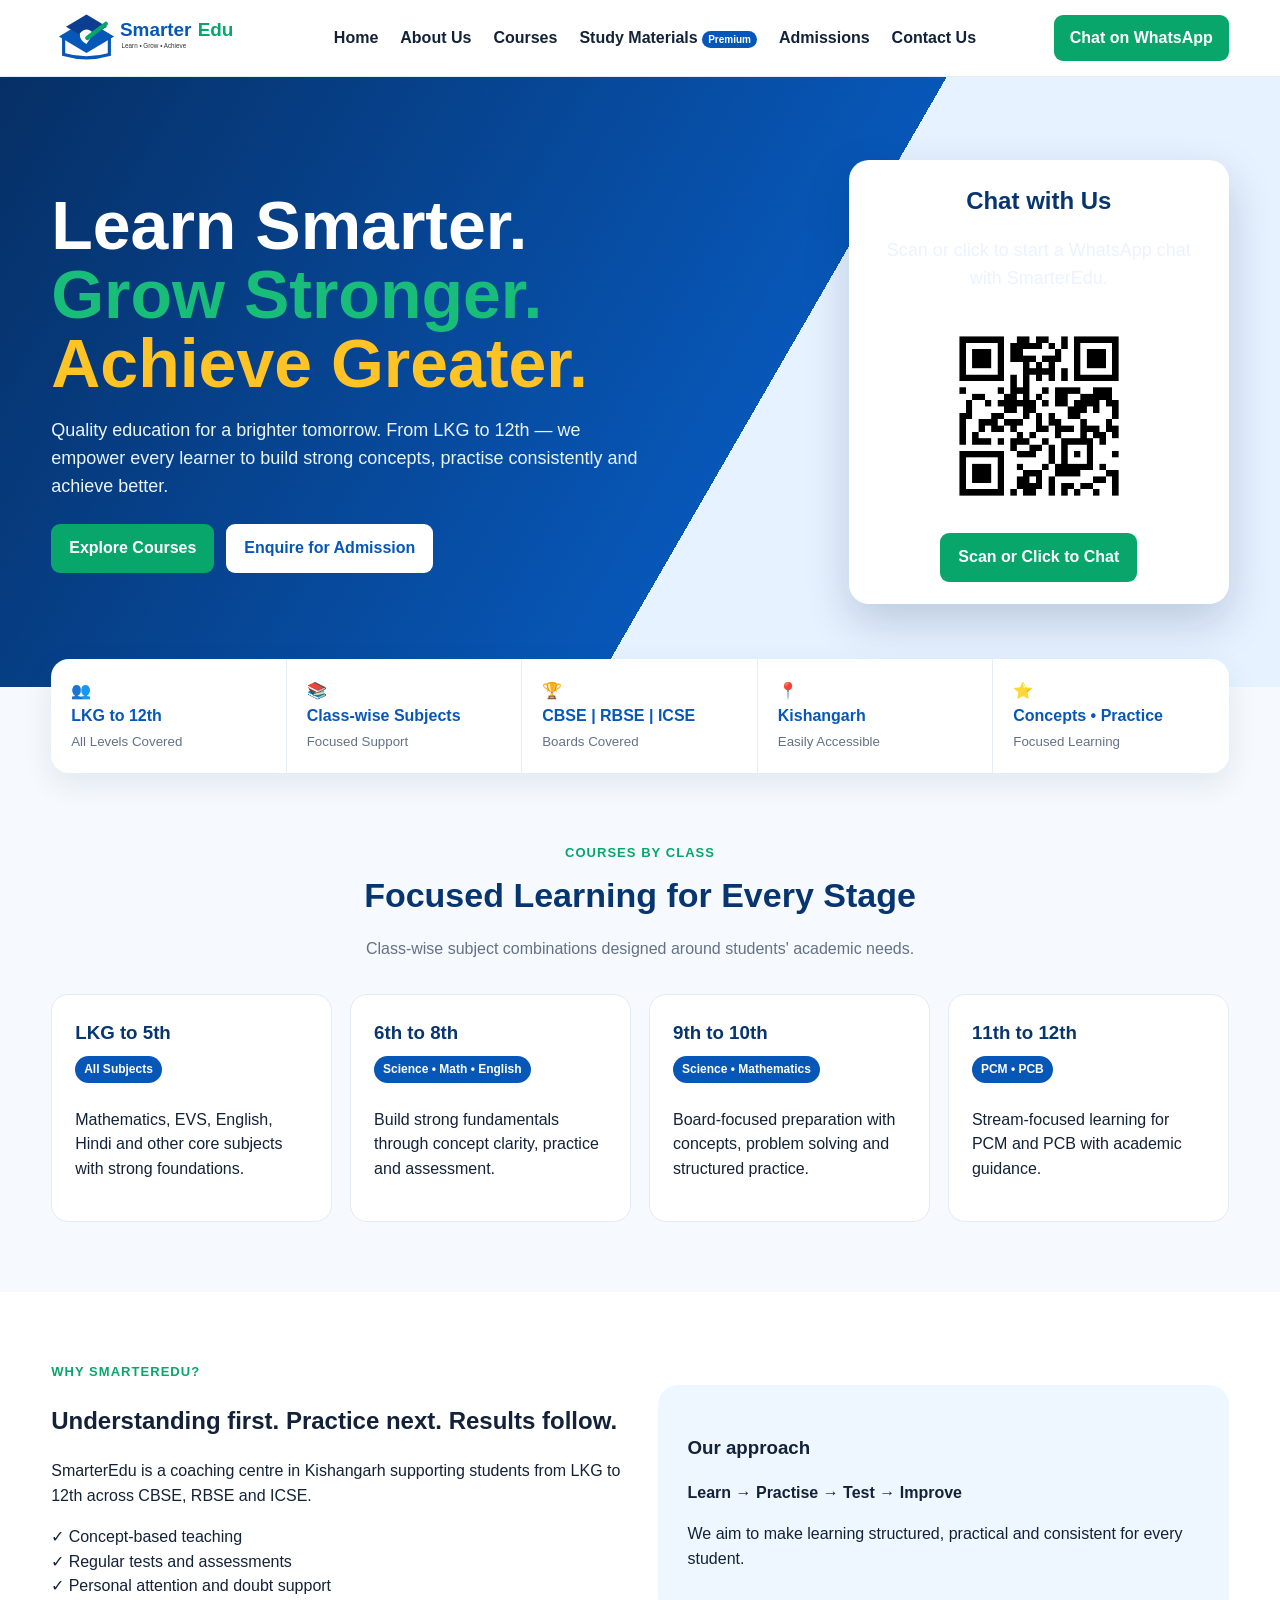
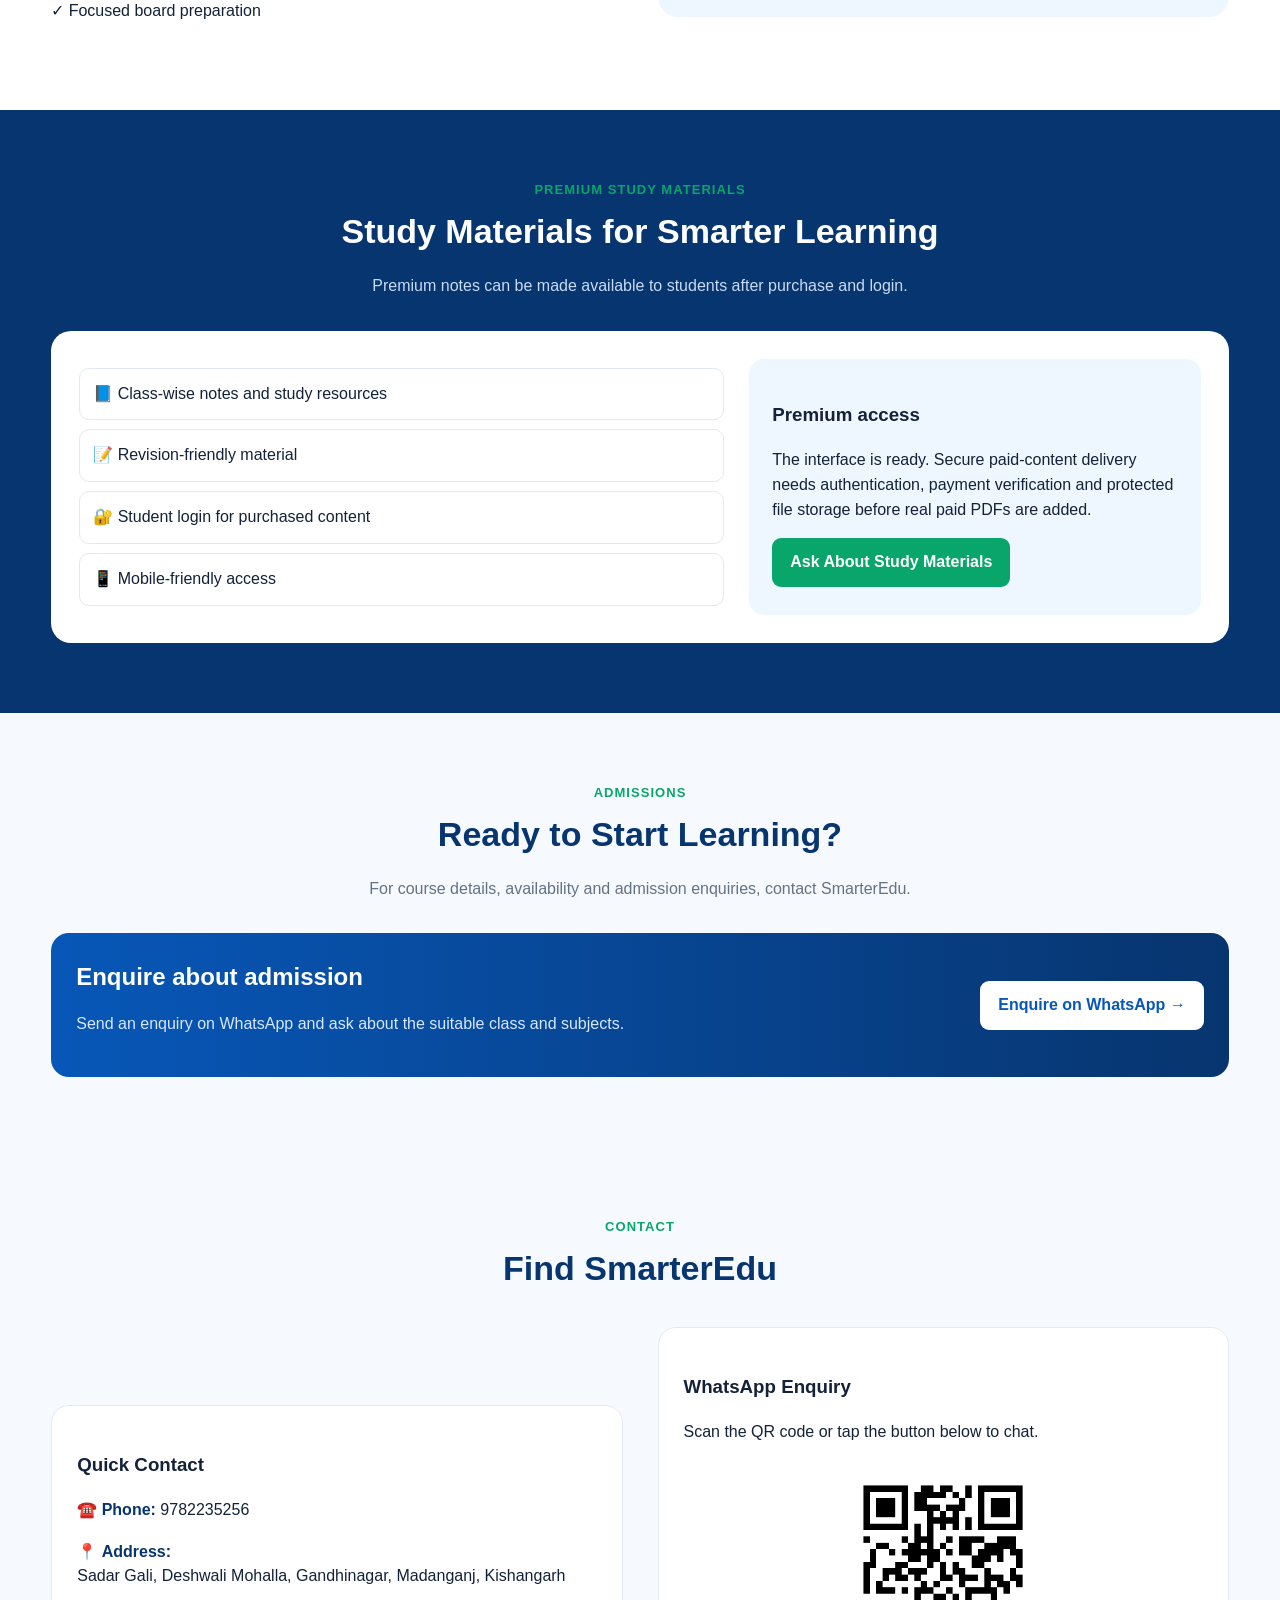
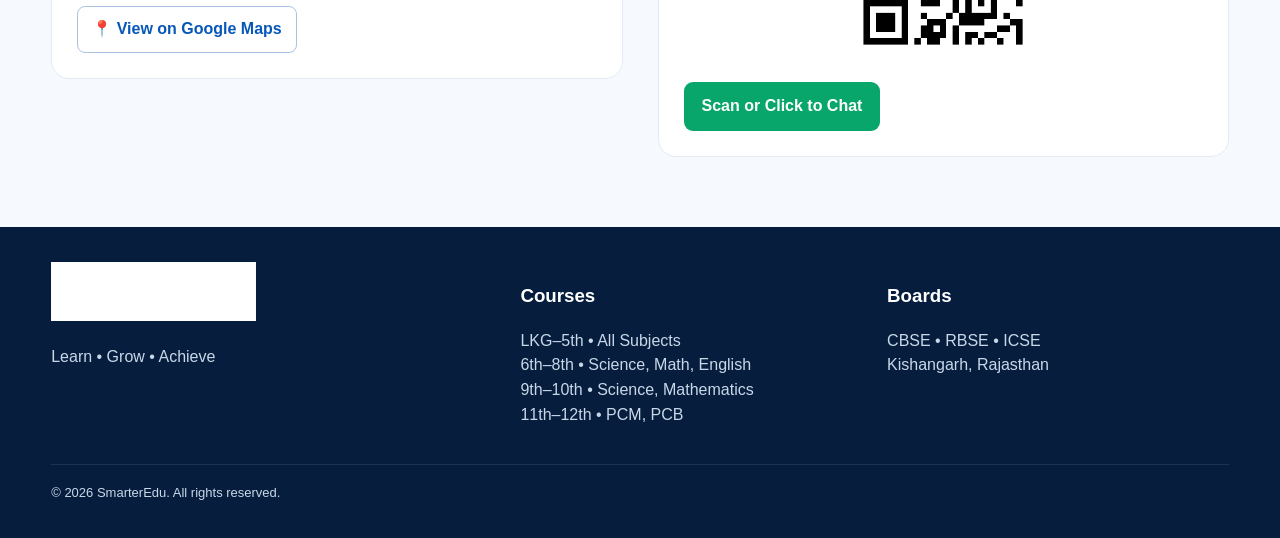
==== index.html @ f9c2835f "Add files via upload" ====
<!doctype html><html lang="en"><head><meta charset="utf-8"><meta name="viewport" content="width=device-width,initial-scale=1"><meta name="description" content="SmarterEdu coaching centre in Kishangarh for LKG to 12th. CBSE, RBSE and ICSE."><title>SmarterEdu | Learn • Grow • Achieve</title><link rel="stylesheet" href="style.css"><script src="config.js"></script></head><body>
<header><div class="container nav"><a class="brand" href="#home"><img src="logo.svg" alt="SmarterEdu"></a><nav class="navlinks"><a href="#home">Home</a><a href="#about">About Us</a><a href="#courses">Courses</a><a href="#materials">Study Materials <span class="pill">Premium</span></a><a href="#admissions">Admissions</a><a href="#contact">Contact Us</a></nav><a class="wa" data-whatsapp target="_blank">Chat on WhatsApp</a><button class="menu">☰</button></div></header>
<main id="home"><section class="hero"><div class="container hero-grid"><div><h1><span class="white">Learn Smarter.</span><br><span class="green">Grow Stronger.</span><br><span class="gold">Achieve Greater.</span></h1><p>Quality education for a brighter tomorrow. From LKG to 12th — we empower every learner to build strong concepts, practise consistently and achieve better.</p><div class="buttons"><a class="btn primary" href="#courses">Explore Courses</a><a class="btn light" href="#admissions">Enquire for Admission</a></div></div><div class="qr-card"><h2>Chat with Us</h2><p>Scan or click to start a WhatsApp chat with SmarterEdu.</p><a data-whatsapp target="_blank"><img class="qr" src="whatsapp-qr.png" alt="WhatsApp QR code"></a><a class="btn primary" data-whatsapp target="_blank">Scan or Click to Chat</a></div></div></section>
<div class="container stats"><div class="stats-grid"><div class="stat">👥<b>LKG to 12th</b><small>All Levels Covered</small></div><div class="stat">📚<b>Class-wise Subjects</b><small>Focused Support</small></div><div class="stat">🏆<b>CBSE | RBSE | ICSE</b><small>Boards Covered</small></div><div class="stat">📍<b>Kishangarh</b><small>Easily Accessible</small></div><div class="stat">⭐<b>Concepts • Practice</b><small>Focused Learning</small></div></div></div>
<section id="courses"><div class="container"><div class="head"><div class="eyebrow">Courses by Class</div><h2>Focused Learning for Every Stage</h2><p>Class-wise subject combinations designed around students' academic needs.</p></div><div class="cards"><article class="card"><h3>LKG to 5th</h3><span class="tag">All Subjects</span><p>Mathematics, EVS, English, Hindi and other core subjects with strong foundations.</p></article><article class="card"><h3>6th to 8th</h3><span class="tag">Science • Math • English</span><p>Build strong fundamentals through concept clarity, practice and assessment.</p></article><article class="card"><h3>9th to 10th</h3><span class="tag">Science • Mathematics</span><p>Board-focused preparation with concepts, problem solving and structured practice.</p></article><article class="card"><h3>11th to 12th</h3><span class="tag">PCM • PCB</span><p>Stream-focused learning for PCM and PCB with academic guidance.</p></article></div></div></section>
<section class="about" id="about"><div class="container about-grid"><div><div class="eyebrow">Why SmarterEdu?</div><h2>Understanding first. Practice next. Results follow.</h2><p>SmarterEdu is a coaching centre in Kishangarh supporting students from LKG to 12th across CBSE, RBSE and ICSE.</p><p>✓ Concept-based teaching<br>✓ Regular tests and assessments<br>✓ Personal attention and doubt support<br>✓ Focused board preparation</p></div><div class="about-box"><h3>Our approach</h3><p><b>Learn → Practise → Test → Improve</b></p><p>We aim to make learning structured, practical and consistent for every student.</p></div></div></section>
<section class="premium" id="materials"><div class="container"><div class="head"><div class="eyebrow">Premium Study Materials</div><h2>Study Materials for Smarter Learning</h2><p>Premium notes can be made available to students after purchase and login.</p></div><div class="premium-box"><div><div class="item">📘 Class-wise notes and study resources</div><div class="item">📝 Revision-friendly material</div><div class="item">🔐 Student login for purchased content</div><div class="item">📱 Mobile-friendly access</div></div><div class="loginbox"><h3>Premium access</h3><p>The interface is ready. Secure paid-content delivery needs authentication, payment verification and protected file storage before real paid PDFs are added.</p><a class="btn primary" href="#contact">Ask About Study Materials</a></div></div></div></section>
<section id="admissions"><div class="container"><div class="head"><div class="eyebrow">Admissions</div><h2>Ready to Start Learning?</h2><p>For course details, availability and admission enquiries, contact SmarterEdu.</p></div><div class="admission"><div><h2>Enquire about admission</h2><p>Send an enquiry on WhatsApp and ask about the suitable class and subjects.</p></div><a class="btn light" data-whatsapp target="_blank">Enquire on WhatsApp →</a></div></div></section>
<section id="contact"><div class="container"><div class="head"><div class="eyebrow">Contact</div><h2>Find SmarterEdu</h2></div><div class="contact-grid"><div class="contact-card"><h3>Quick Contact</h3><div class="contact-row">☎️ <b>Phone:</b> <span data-phone></span></div><div class="contact-row">📍 <b>Address:</b><br><span data-address></span></div><a class="map" data-maps target="_blank">📍 View on Google Maps</a></div><div class="contact-card"><h3>WhatsApp Enquiry</h3><p>Scan the QR code or tap the button below to chat.</p><img class="qr" src="whatsapp-qr.png" alt="WhatsApp QR"><a class="btn primary" data-whatsapp target="_blank">Scan or Click to Chat</a></div></div></div></section></main>
<footer><div class="container"><div class="footer-grid"><div><img class="footer-logo" src="logo.svg" alt="SmarterEdu"><p>Learn • Grow • Achieve</p></div><div><h3>Courses</h3><p>LKG–5th • All Subjects<br>6th–8th • Science, Math, English<br>9th–10th • Science, Mathematics<br>11th–12th • PCM, PCB</p></div><div><h3>Boards</h3><p>CBSE • RBSE • ICSE<br>Kishangarh, Rajasthan</p></div></div><div class="copy">© 2026 SmarterEdu. All rights reserved.</div></div></footer><script src="script.js"></script></body></html>
---- style.css ----
*{box-sizing:border-box}html{scroll-behavior:smooth}body{margin:0;font-family:Arial,sans-serif;color:#132238;background:#f6f9fd;line-height:1.55}a{text-decoration:none;color:inherit}.container{width:min(1180px,92%);margin:auto}header{position:sticky;top:0;z-index:20;background:#fff;border-bottom:1px solid #e5edf5}.nav{height:76px;display:flex;align-items:center;justify-content:space-between;gap:18px}.brand img{width:205px}.navlinks{display:flex;gap:22px;font-weight:700}.navlinks a:hover{color:#0757b8}.pill{font-size:10px;background:#0757b8;color:#fff;border-radius:10px;padding:3px 6px}.wa{background:#08a66a;color:white;padding:11px 16px;border-radius:9px;font-weight:700}.menu{display:none}.hero{background:linear-gradient(120deg,#062f65 0%,#0757b8 58%,#e6f2ff 58%);color:#fff}.hero-grid{min-height:470px;display:grid;grid-template-columns:1fr 380px;gap:30px;align-items:center}.hero h1{font-size:clamp(42px,6vw,68px);line-height:1.02;margin:0}.white{color:#fff}.green{color:#17bd78}.gold{color:#ffc326}.hero p{font-size:18px;max-width:600px;color:#eaf3ff}.buttons{display:flex;gap:12px;flex-wrap:wrap;margin-top:24px}.btn{display:inline-block;padding:12px 18px;border-radius:9px;font-weight:750}.primary{background:#08a66a;color:#fff}.light{background:#fff;color:#0757b8}.qr-card{background:#fff;color:#132238;border-radius:20px;padding:22px;text-align:center;box-shadow:0 18px 45px #001c4d30}.qr-card h2{color:#07356f;margin:0}.qr{width:210px;max-width:80%;margin:12px auto;display:block}.stats{margin-top:-28px;position:relative}.stats-grid{background:#fff;border-radius:18px;box-shadow:0 10px 30px #153d6d18;display:grid;grid-template-columns:repeat(5,1fr)}.stat{padding:20px;border-right:1px solid #e6edf5}.stat:last-child{border:0}.stat b{display:block;color:#0757b8}.stat small{color:#647286}section{padding:70px 0}.head{text-align:center;max-width:760px;margin:0 auto 32px}.head h2{font-size:34px;color:#07356f;margin:5px 0}.eyebrow{color:#08a66a;font-weight:800;text-transform:uppercase;font-size:13px;letter-spacing:.08em}.head p{color:#647286}.cards{display:grid;grid-template-columns:repeat(4,1fr);gap:18px}.card{padding:23px;border-radius:17px;border:1px solid #e2ebf4;background:#fff}.card h3{color:#07356f;margin:0}.tag{display:inline-block;background:#0757b8;color:#fff;border-radius:99px;padding:4px 9px;font-size:12px;font-weight:700;margin:9px 0}.about{background:#fff}.about-grid,.contact-grid{display:grid;grid-template-columns:1fr 1fr;gap:35px;align-items:center}.about-box{background:#eef7ff;padding:30px;border-radius:20px}.features{display:grid;grid-template-columns:repeat(5,1fr);gap:15px}.feature{background:#fff;padding:18px;border-radius:15px;border:1px solid #e3ebf4}.feature h3{font-size:16px}.feature p{font-size:14px;color:#647286}.premium{background:#07356f;color:#fff}.premium .head h2{color:#fff}.premium .head p{color:#c8dbf3}.premium-box{background:#fff;color:#132238;border-radius:20px;padding:28px;display:grid;grid-template-columns:1fr .7fr;gap:25px}.item{padding:13px;border:1px solid #e1e9f2;border-radius:10px;margin:9px 0}.loginbox{background:#eef7ff;padding:23px;border-radius:15px}.contact-card{background:#fff;border:1px solid #e2ebf4;border-radius:18px;padding:25px}.map{display:inline-block;border:1px solid #a9c3e2;color:#0757b8;padding:10px 14px;border-radius:8px;font-weight:700}.admission{background:linear-gradient(90deg,#0757b8,#07356f);color:#fff;border-radius:18px;padding:25px;display:flex;justify-content:space-between;align-items:center;gap:20px}.admission h2{margin:0}.admission p{color:#d7e8ff}.contact-row{margin:17px 0}.contact-row b{color:#07356f}footer{background:#061d3d;color:#c9d8e9;padding:35px 0}.footer-grid{display:grid;grid-template-columns:1.3fr 1fr 1fr;gap:25px}.footer-logo{width:205px;filter:brightness(0) invert(1)}footer h3{color:#fff}.copy{border-top:1px solid #ffffff18;margin-top:20px;padding-top:18px;font-size:13px}@media(max-width:950px){.navlinks{display:none}.menu{display:block}.nav .wa{display:none}.hero-grid{grid-template-columns:1fr}.cards{grid-template-columns:repeat(2,1fr)}.features{grid-template-columns:repeat(2,1fr)}.stats-grid{grid-template-columns:repeat(2,1fr)}.stat{border-bottom:1px solid #e6edf5}.premium-box,.about-grid,.contact-grid{grid-template-columns:1fr}.footer-grid{grid-template-columns:1fr 1fr}}@media(max-width:600px){.brand img{width:175px}.hero-grid{padding:50px 0}.hero h1{font-size:43px}.cards,.features,.stats-grid{grid-template-columns:1fr}.stat{border-right:0}.admission{display:block}.admission .btn{margin-top:12px}.footer-grid{grid-template-columns:1fr}section{padding:52px 0}}
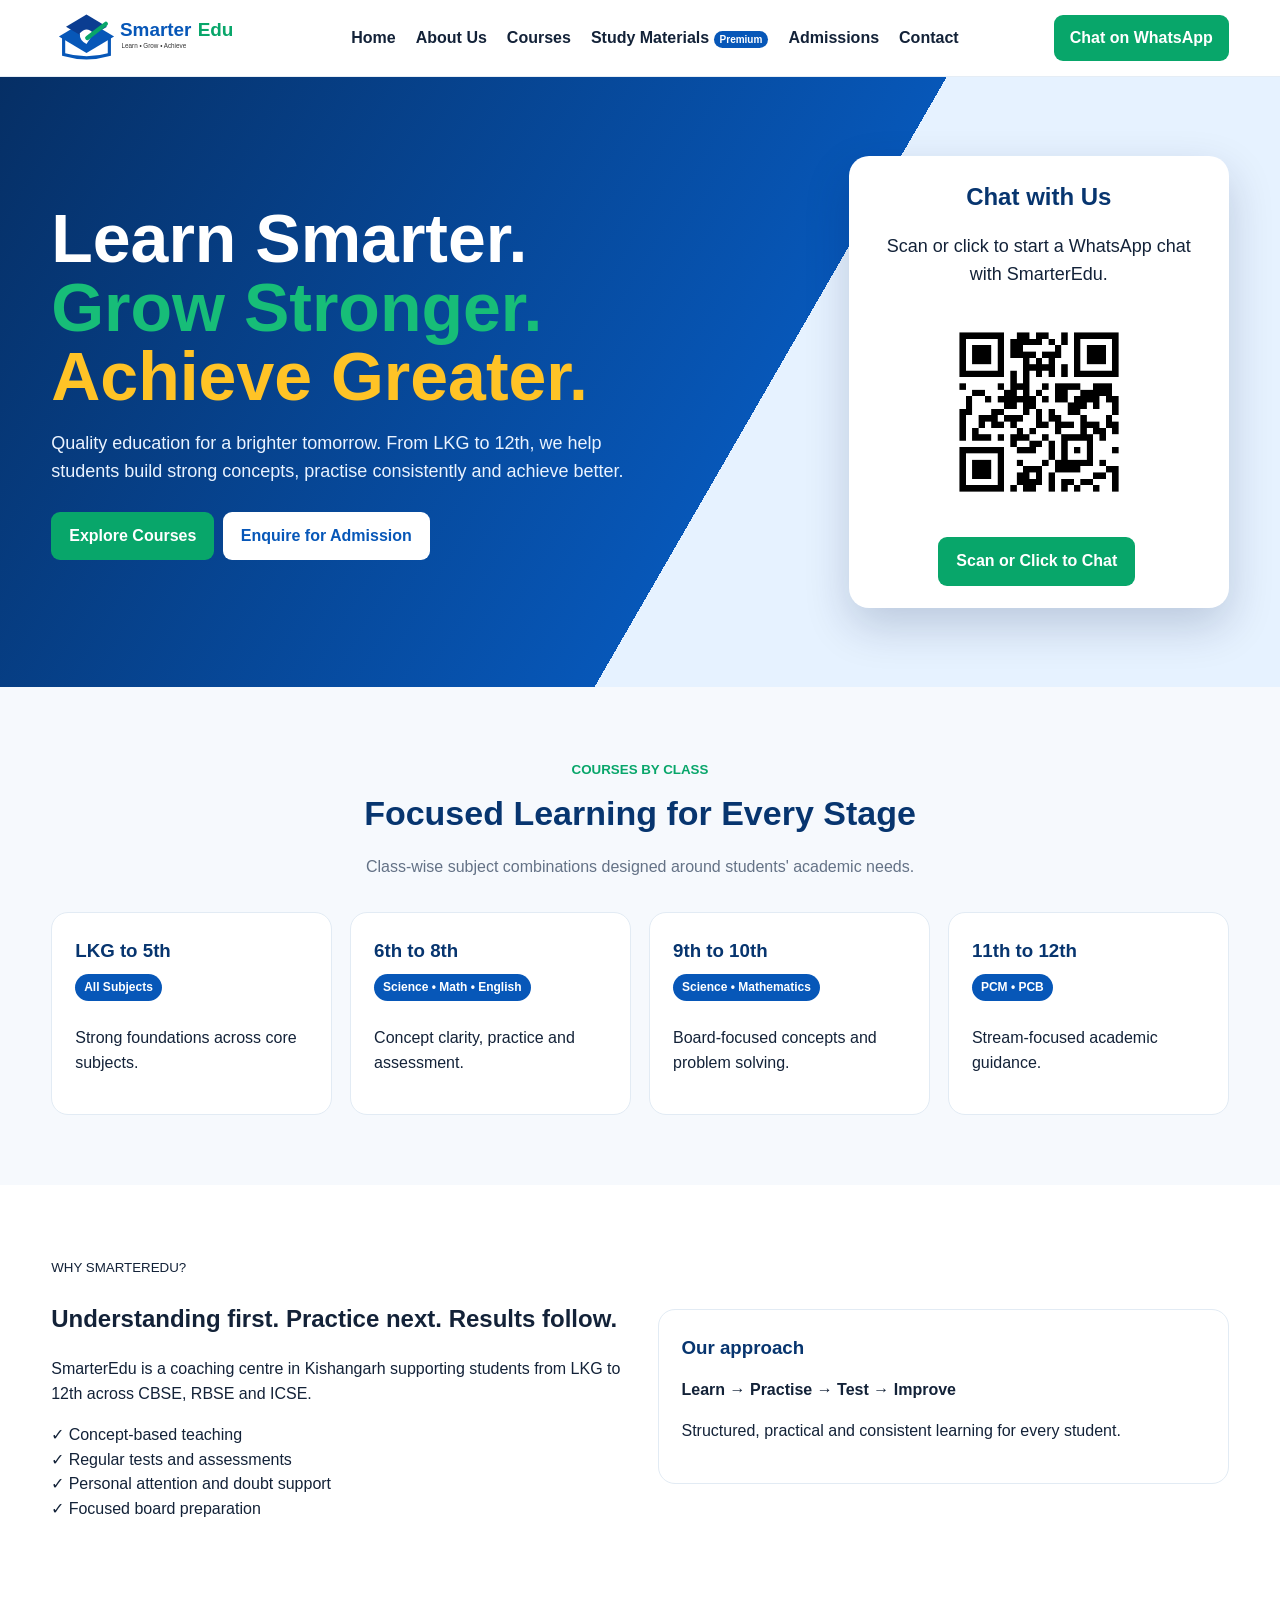
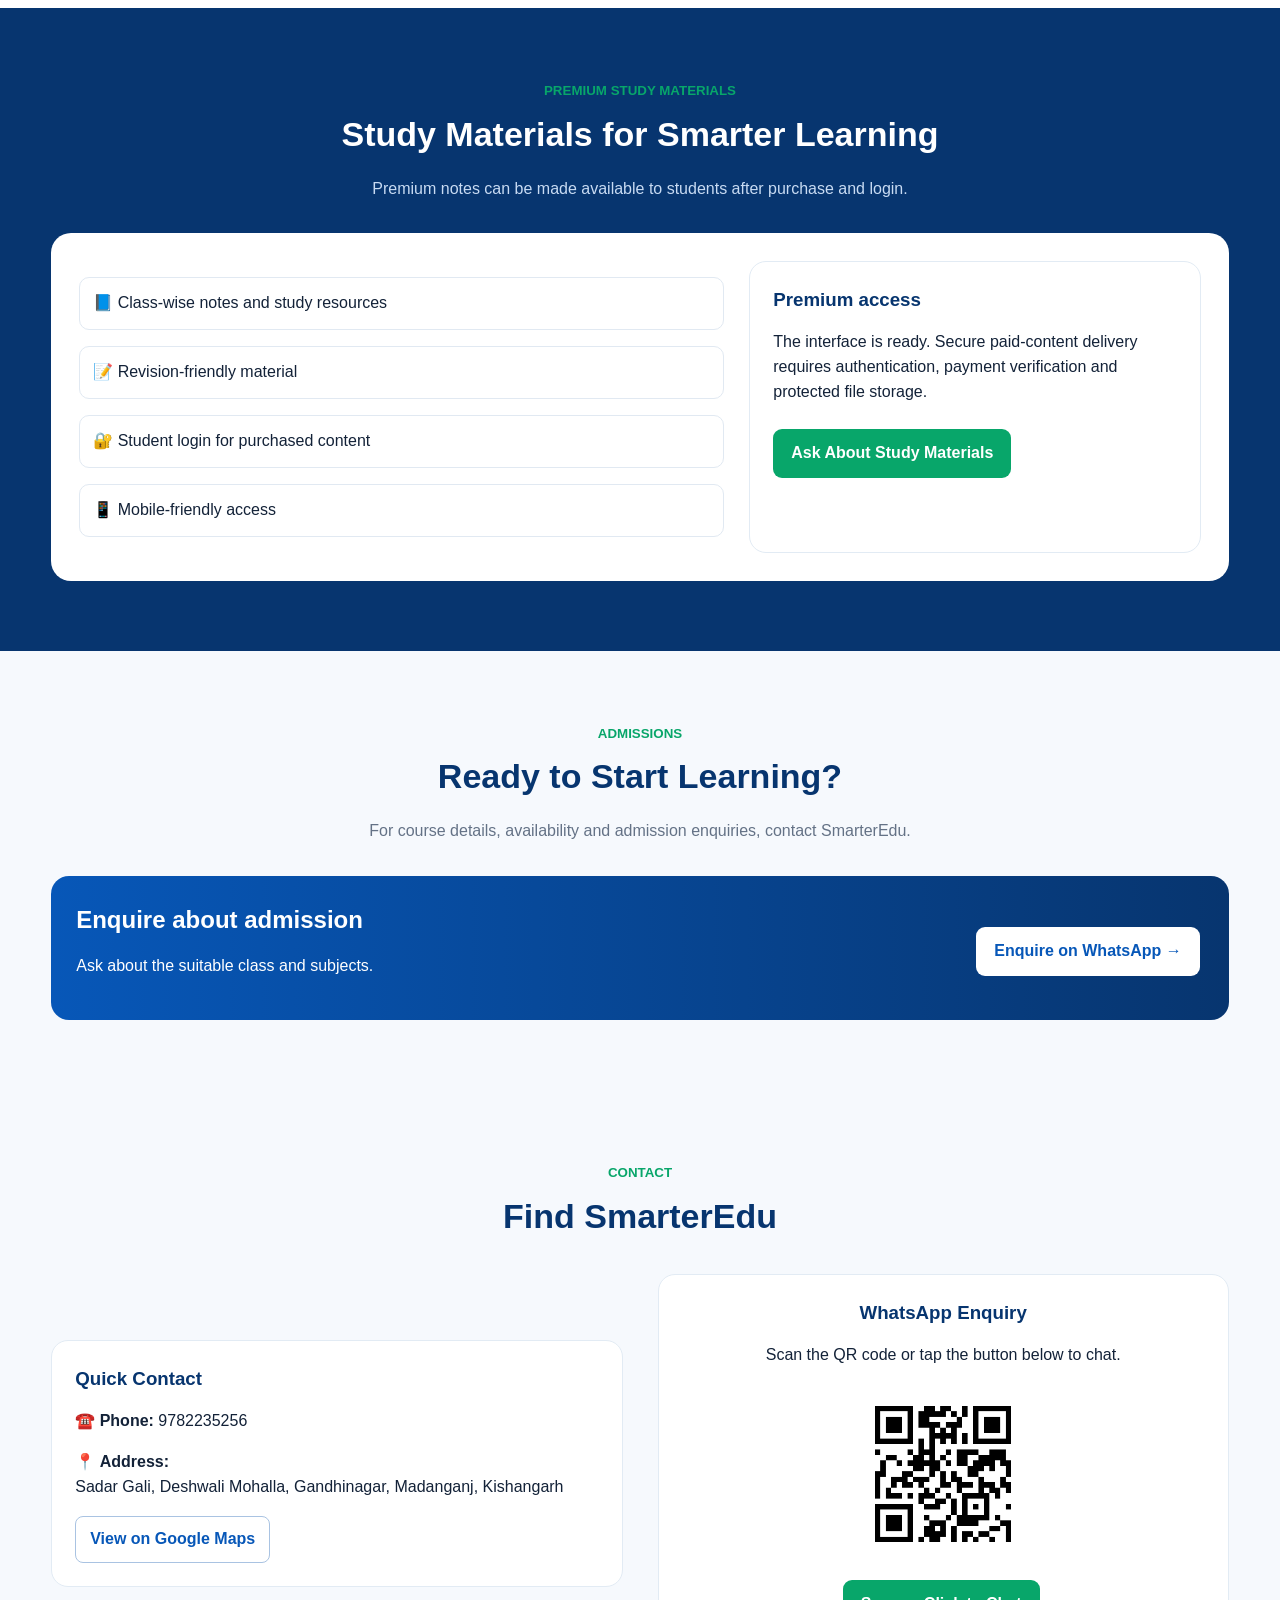
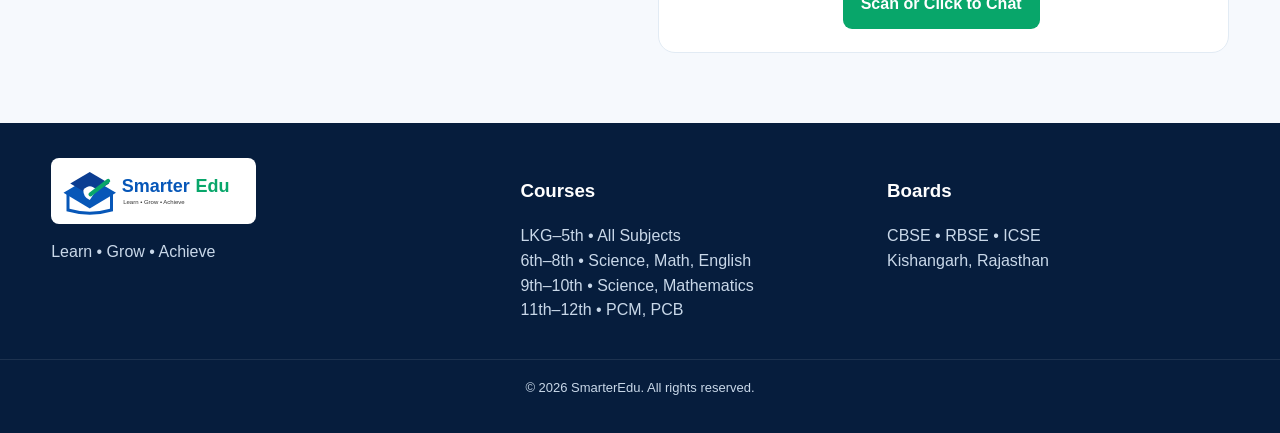
==== commit 29b38e10: "Add files via upload" ====
--- a/index.html
+++ b/index.html
@@ -1,10 +1 @@
-<!doctype html><html lang="en"><head><meta charset="utf-8"><meta name="viewport" content="width=device-width,initial-scale=1"><meta name="description" content="SmarterEdu coaching centre in Kishangarh for LKG to 12th. CBSE, RBSE and ICSE."><title>SmarterEdu | Learn • Grow • Achieve</title><link rel="stylesheet" href="style.css"><script src="config.js"></script></head><body>
-<header><div class="container nav"><a class="brand" href="#home"><img src="logo.svg" alt="SmarterEdu"></a><nav class="navlinks"><a href="#home">Home</a><a href="#about">About Us</a><a href="#courses">Courses</a><a href="#materials">Study Materials <span class="pill">Premium</span></a><a href="#admissions">Admissions</a><a href="#contact">Contact Us</a></nav><a class="wa" data-whatsapp target="_blank">Chat on WhatsApp</a><button class="menu">☰</button></div></header>
-<main id="home"><section class="hero"><div class="container hero-grid"><div><h1><span class="white">Learn Smarter.</span><br><span class="green">Grow Stronger.</span><br><span class="gold">Achieve Greater.</span></h1><p>Quality education for a brighter tomorrow. From LKG to 12th — we empower every learner to build strong concepts, practise consistently and achieve better.</p><div class="buttons"><a class="btn primary" href="#courses">Explore Courses</a><a class="btn light" href="#admissions">Enquire for Admission</a></div></div><div class="qr-card"><h2>Chat with Us</h2><p>Scan or click to start a WhatsApp chat with SmarterEdu.</p><a data-whatsapp target="_blank"><img class="qr" src="whatsapp-qr.png" alt="WhatsApp QR code"></a><a class="btn primary" data-whatsapp target="_blank">Scan or Click to Chat</a></div></div></section>
-<div class="container stats"><div class="stats-grid"><div class="stat">👥<b>LKG to 12th</b><small>All Levels Covered</small></div><div class="stat">📚<b>Class-wise Subjects</b><small>Focused Support</small></div><div class="stat">🏆<b>CBSE | RBSE | ICSE</b><small>Boards Covered</small></div><div class="stat">📍<b>Kishangarh</b><small>Easily Accessible</small></div><div class="stat">⭐<b>Concepts • Practice</b><small>Focused Learning</small></div></div></div>
-<section id="courses"><div class="container"><div class="head"><div class="eyebrow">Courses by Class</div><h2>Focused Learning for Every Stage</h2><p>Class-wise subject combinations designed around students' academic needs.</p></div><div class="cards"><article class="card"><h3>LKG to 5th</h3><span class="tag">All Subjects</span><p>Mathematics, EVS, English, Hindi and other core subjects with strong foundations.</p></article><article class="card"><h3>6th to 8th</h3><span class="tag">Science • Math • English</span><p>Build strong fundamentals through concept clarity, practice and assessment.</p></article><article class="card"><h3>9th to 10th</h3><span class="tag">Science • Mathematics</span><p>Board-focused preparation with concepts, problem solving and structured practice.</p></article><article class="card"><h3>11th to 12th</h3><span class="tag">PCM • PCB</span><p>Stream-focused learning for PCM and PCB with academic guidance.</p></article></div></div></section>
-<section class="about" id="about"><div class="container about-grid"><div><div class="eyebrow">Why SmarterEdu?</div><h2>Understanding first. Practice next. Results follow.</h2><p>SmarterEdu is a coaching centre in Kishangarh supporting students from LKG to 12th across CBSE, RBSE and ICSE.</p><p>✓ Concept-based teaching<br>✓ Regular tests and assessments<br>✓ Personal attention and doubt support<br>✓ Focused board preparation</p></div><div class="about-box"><h3>Our approach</h3><p><b>Learn → Practise → Test → Improve</b></p><p>We aim to make learning structured, practical and consistent for every student.</p></div></div></section>
-<section class="premium" id="materials"><div class="container"><div class="head"><div class="eyebrow">Premium Study Materials</div><h2>Study Materials for Smarter Learning</h2><p>Premium notes can be made available to students after purchase and login.</p></div><div class="premium-box"><div><div class="item">📘 Class-wise notes and study resources</div><div class="item">📝 Revision-friendly material</div><div class="item">🔐 Student login for purchased content</div><div class="item">📱 Mobile-friendly access</div></div><div class="loginbox"><h3>Premium access</h3><p>The interface is ready. Secure paid-content delivery needs authentication, payment verification and protected file storage before real paid PDFs are added.</p><a class="btn primary" href="#contact">Ask About Study Materials</a></div></div></div></section>
-<section id="admissions"><div class="container"><div class="head"><div class="eyebrow">Admissions</div><h2>Ready to Start Learning?</h2><p>For course details, availability and admission enquiries, contact SmarterEdu.</p></div><div class="admission"><div><h2>Enquire about admission</h2><p>Send an enquiry on WhatsApp and ask about the suitable class and subjects.</p></div><a class="btn light" data-whatsapp target="_blank">Enquire on WhatsApp →</a></div></div></section>
-<section id="contact"><div class="container"><div class="head"><div class="eyebrow">Contact</div><h2>Find SmarterEdu</h2></div><div class="contact-grid"><div class="contact-card"><h3>Quick Contact</h3><div class="contact-row">☎️ <b>Phone:</b> <span data-phone></span></div><div class="contact-row">📍 <b>Address:</b><br><span data-address></span></div><a class="map" data-maps target="_blank">📍 View on Google Maps</a></div><div class="contact-card"><h3>WhatsApp Enquiry</h3><p>Scan the QR code or tap the button below to chat.</p><img class="qr" src="whatsapp-qr.png" alt="WhatsApp QR"><a class="btn primary" data-whatsapp target="_blank">Scan or Click to Chat</a></div></div></div></section></main>
-<footer><div class="container"><div class="footer-grid"><div><img class="footer-logo" src="logo.svg" alt="SmarterEdu"><p>Learn • Grow • Achieve</p></div><div><h3>Courses</h3><p>LKG–5th • All Subjects<br>6th–8th • Science, Math, English<br>9th–10th • Science, Mathematics<br>11th–12th • PCM, PCB</p></div><div><h3>Boards</h3><p>CBSE • RBSE • ICSE<br>Kishangarh, Rajasthan</p></div></div><div class="copy">© 2026 SmarterEdu. All rights reserved.</div></div></footer><script src="script.js"></script></body></html>+<!doctype html><html lang="en"><head><meta charset="utf-8"><meta name="viewport" content="width=device-width,initial-scale=1"><title>SmarterEdu | Learn • Grow • Achieve</title><link rel="stylesheet" href="style.css"><script src="config.js"></script></head><body><header><div class="container nav"><a href="#home"><img class="brand" src="logo.svg" alt="SmarterEdu"></a><nav><a href="#home">Home</a><a href="#about">About Us</a><a href="#courses">Courses</a><a href="#materials">Study Materials <b>Premium</b></a><a href="#admissions">Admissions</a><a href="#contact">Contact</a></nav><a class="wa" data-whatsapp target="_blank">Chat on WhatsApp</a></div></header><main id="home"><section class="hero"><div class="container hero-grid"><div><h1><span>Learn Smarter.</span><br><i>Grow Stronger.</i><br><strong>Achieve Greater.</strong></h1><p>Quality education for a brighter tomorrow. From LKG to 12th, we help students build strong concepts, practise consistently and achieve better.</p><a class="btn green" href="#courses">Explore Courses</a> <a class="btn white" href="#admissions">Enquire for Admission</a></div><div class="chat"><h2>Chat with Us</h2><p>Scan or click to start a WhatsApp chat with SmarterEdu.</p><a data-whatsapp target="_blank"><img src="whatsapp-qr.png" alt="WhatsApp QR"></a><a class="btn green" data-whatsapp target="_blank">Scan or Click to Chat</a></div></div></section><section id="courses"><div class="container"><div class="heading"><small>COURSES BY CLASS</small><h2>Focused Learning for Every Stage</h2><p>Class-wise subject combinations designed around students' academic needs.</p></div><div class="cards"><article><h3>LKG to 5th</h3><label>All Subjects</label><p>Strong foundations across core subjects.</p></article><article><h3>6th to 8th</h3><label>Science • Math • English</label><p>Concept clarity, practice and assessment.</p></article><article><h3>9th to 10th</h3><label>Science • Mathematics</label><p>Board-focused concepts and problem solving.</p></article><article><h3>11th to 12th</h3><label>PCM • PCB</label><p>Stream-focused academic guidance.</p></article></div></div></section><section id="about" class="lightbg"><div class="container two"><div><small>WHY SMARTEREDU?</small><h2>Understanding first. Practice next. Results follow.</h2><p>SmarterEdu is a coaching centre in Kishangarh supporting students from LKG to 12th across CBSE, RBSE and ICSE.</p><p>✓ Concept-based teaching<br>✓ Regular tests and assessments<br>✓ Personal attention and doubt support<br>✓ Focused board preparation</p></div><div class="box"><h3>Our approach</h3><p><b>Learn → Practise → Test → Improve</b></p><p>Structured, practical and consistent learning for every student.</p></div></div></section><section id="materials" class="premium"><div class="container"><div class="heading"><small>PREMIUM STUDY MATERIALS</small><h2>Study Materials for Smarter Learning</h2><p>Premium notes can be made available to students after purchase and login.</p></div><div class="premiumbox"><div><p class="item">📘 Class-wise notes and study resources</p><p class="item">📝 Revision-friendly material</p><p class="item">🔐 Student login for purchased content</p><p class="item">📱 Mobile-friendly access</p></div><div class="box"><h3>Premium access</h3><p>The interface is ready. Secure paid-content delivery requires authentication, payment verification and protected file storage.</p><a class="btn green" href="#contact">Ask About Study Materials</a></div></div></div></section><section id="admissions"><div class="container"><div class="heading"><small>ADMISSIONS</small><h2>Ready to Start Learning?</h2><p>For course details, availability and admission enquiries, contact SmarterEdu.</p></div><div class="admission"><div><h2>Enquire about admission</h2><p>Ask about the suitable class and subjects.</p></div><a class="btn white" data-whatsapp target="_blank">Enquire on WhatsApp →</a></div></div></section><section id="contact"><div class="container"><div class="heading"><small>CONTACT</small><h2>Find SmarterEdu</h2></div><div class="two"><div class="box"><h3>Quick Contact</h3><p>☎️ <b>Phone:</b> <span data-phone></span></p><p>📍 <b>Address:</b><br><span data-address></span></p><a class="map" data-maps target="_blank">View on Google Maps</a></div><div class="box center"><h3>WhatsApp Enquiry</h3><p>Scan the QR code or tap the button below to chat.</p><img src="whatsapp-qr.png" alt="WhatsApp QR"><br><a class="btn green" data-whatsapp target="_blank">Scan or Click to Chat</a></div></div></div></section></main><footer><div class="container foot"><div><img src="logo.svg" class="footerlogo" alt="SmarterEdu"><p>Learn • Grow • Achieve</p></div><div><h3>Courses</h3><p>LKG–5th • All Subjects<br>6th–8th • Science, Math, English<br>9th–10th • Science, Mathematics<br>11th–12th • PCM, PCB</p></div><div><h3>Boards</h3><p>CBSE • RBSE • ICSE<br>Kishangarh, Rajasthan</p></div></div><div class="copy">© 2026 SmarterEdu. All rights reserved.</div></footer><script src="script.js"></script></body></html>
--- a/style.css
+++ b/style.css
@@ -1 +1 @@
-*{box-sizing:border-box}html{scroll-behavior:smooth}body{margin:0;font-family:Arial,sans-serif;color:#132238;background:#f6f9fd;line-height:1.55}a{text-decoration:none;color:inherit}.container{width:min(1180px,92%);margin:auto}header{position:sticky;top:0;z-index:20;background:#fff;border-bottom:1px solid #e5edf5}.nav{height:76px;display:flex;align-items:center;justify-content:space-between;gap:18px}.brand img{width:205px}.navlinks{display:flex;gap:22px;font-weight:700}.navlinks a:hover{color:#0757b8}.pill{font-size:10px;background:#0757b8;color:#fff;border-radius:10px;padding:3px 6px}.wa{background:#08a66a;color:white;padding:11px 16px;border-radius:9px;font-weight:700}.menu{display:none}.hero{background:linear-gradient(120deg,#062f65 0%,#0757b8 58%,#e6f2ff 58%);color:#fff}.hero-grid{min-height:470px;display:grid;grid-template-columns:1fr 380px;gap:30px;align-items:center}.hero h1{font-size:clamp(42px,6vw,68px);line-height:1.02;margin:0}.white{color:#fff}.green{color:#17bd78}.gold{color:#ffc326}.hero p{font-size:18px;max-width:600px;color:#eaf3ff}.buttons{display:flex;gap:12px;flex-wrap:wrap;margin-top:24px}.btn{display:inline-block;padding:12px 18px;border-radius:9px;font-weight:750}.primary{background:#08a66a;color:#fff}.light{background:#fff;color:#0757b8}.qr-card{background:#fff;color:#132238;border-radius:20px;padding:22px;text-align:center;box-shadow:0 18px 45px #001c4d30}.qr-card h2{color:#07356f;margin:0}.qr{width:210px;max-width:80%;margin:12px auto;display:block}.stats{margin-top:-28px;position:relative}.stats-grid{background:#fff;border-radius:18px;box-shadow:0 10px 30px #153d6d18;display:grid;grid-template-columns:repeat(5,1fr)}.stat{padding:20px;border-right:1px solid #e6edf5}.stat:last-child{border:0}.stat b{display:block;color:#0757b8}.stat small{color:#647286}section{padding:70px 0}.head{text-align:center;max-width:760px;margin:0 auto 32px}.head h2{font-size:34px;color:#07356f;margin:5px 0}.eyebrow{color:#08a66a;font-weight:800;text-transform:uppercase;font-size:13px;letter-spacing:.08em}.head p{color:#647286}.cards{display:grid;grid-template-columns:repeat(4,1fr);gap:18px}.card{padding:23px;border-radius:17px;border:1px solid #e2ebf4;background:#fff}.card h3{color:#07356f;margin:0}.tag{display:inline-block;background:#0757b8;color:#fff;border-radius:99px;padding:4px 9px;font-size:12px;font-weight:700;margin:9px 0}.about{background:#fff}.about-grid,.contact-grid{display:grid;grid-template-columns:1fr 1fr;gap:35px;align-items:center}.about-box{background:#eef7ff;padding:30px;border-radius:20px}.features{display:grid;grid-template-columns:repeat(5,1fr);gap:15px}.feature{background:#fff;padding:18px;border-radius:15px;border:1px solid #e3ebf4}.feature h3{font-size:16px}.feature p{font-size:14px;color:#647286}.premium{background:#07356f;color:#fff}.premium .head h2{color:#fff}.premium .head p{color:#c8dbf3}.premium-box{background:#fff;color:#132238;border-radius:20px;padding:28px;display:grid;grid-template-columns:1fr .7fr;gap:25px}.item{padding:13px;border:1px solid #e1e9f2;border-radius:10px;margin:9px 0}.loginbox{background:#eef7ff;padding:23px;border-radius:15px}.contact-card{background:#fff;border:1px solid #e2ebf4;border-radius:18px;padding:25px}.map{display:inline-block;border:1px solid #a9c3e2;color:#0757b8;padding:10px 14px;border-radius:8px;font-weight:700}.admission{background:linear-gradient(90deg,#0757b8,#07356f);color:#fff;border-radius:18px;padding:25px;display:flex;justify-content:space-between;align-items:center;gap:20px}.admission h2{margin:0}.admission p{color:#d7e8ff}.contact-row{margin:17px 0}.contact-row b{color:#07356f}footer{background:#061d3d;color:#c9d8e9;padding:35px 0}.footer-grid{display:grid;grid-template-columns:1.3fr 1fr 1fr;gap:25px}.footer-logo{width:205px;filter:brightness(0) invert(1)}footer h3{color:#fff}.copy{border-top:1px solid #ffffff18;margin-top:20px;padding-top:18px;font-size:13px}@media(max-width:950px){.navlinks{display:none}.menu{display:block}.nav .wa{display:none}.hero-grid{grid-template-columns:1fr}.cards{grid-template-columns:repeat(2,1fr)}.features{grid-template-columns:repeat(2,1fr)}.stats-grid{grid-template-columns:repeat(2,1fr)}.stat{border-bottom:1px solid #e6edf5}.premium-box,.about-grid,.contact-grid{grid-template-columns:1fr}.footer-grid{grid-template-columns:1fr 1fr}}@media(max-width:600px){.brand img{width:175px}.hero-grid{padding:50px 0}.hero h1{font-size:43px}.cards,.features,.stats-grid{grid-template-columns:1fr}.stat{border-right:0}.admission{display:block}.admission .btn{margin-top:12px}.footer-grid{grid-template-columns:1fr}section{padding:52px 0}}+*{box-sizing:border-box}html{scroll-behavior:smooth}body{margin:0;font-family:Arial,sans-serif;color:#132238;background:#f6f9fd;line-height:1.55}a{text-decoration:none;color:inherit}.container{width:min(1180px,92%);margin:auto}header{position:sticky;top:0;z-index:10;background:#fff;border-bottom:1px solid #e5edf5}.nav{height:76px;display:flex;align-items:center;justify-content:space-between;gap:20px}.brand{width:205px}.nav nav{display:flex;gap:20px;font-weight:700}.nav nav b{font-size:10px;background:#0757b8;color:#fff;padding:3px 6px;border-radius:10px}.wa,.green{background:#08a66a;color:#fff}.wa{padding:11px 16px;border-radius:9px;font-weight:700}.hero{background:linear-gradient(120deg,#062f65 0%,#0757b8 58%,#e6f2ff 58%);color:#fff}.hero-grid{min-height:470px;display:grid;grid-template-columns:1fr 380px;gap:30px;align-items:center}.hero h1{font-size:clamp(42px,6vw,68px);line-height:1.02;margin:0}.hero h1 span{color:#fff}.hero h1 i{color:#17bd78;font-style:normal}.hero h1 strong{color:#ffc326}.hero p{font-size:18px;max-width:600px;color:#eaf3ff}.btn{display:inline-block;padding:12px 18px;border-radius:9px;font-weight:750;margin:8px 4px 0 0}.white{background:#fff;color:#0757b8}.chat{background:#fff;color:#132238;border-radius:20px;padding:22px;text-align:center;box-shadow:0 18px 45px #001c4d30}.chat h2{color:#07356f;margin:0}.chat p{color:#132238!important}.chat img{width:210px;max-width:80%;display:block;margin:12px auto}.chat .green{color:#fff}.heading{text-align:center;max-width:760px;margin:0 auto 32px}.heading small{color:#08a66a;font-weight:800}.heading h2{font-size:34px;color:#07356f;margin:5px 0}.heading p{color:#647286}.cards{display:grid;grid-template-columns:repeat(4,1fr);gap:18px}.cards article,.box{padding:23px;border-radius:17px;border:1px solid #e2ebf4;background:#fff}.cards h3,.box h3{color:#07356f;margin:0}.cards label{display:inline-block;background:#0757b8;color:#fff;border-radius:99px;padding:4px 9px;font-size:12px;font-weight:700;margin:9px 0}.lightbg{background:#fff}.two{display:grid;grid-template-columns:1fr 1fr;gap:35px;align-items:center}.premium{background:#07356f;color:#fff}.premium .heading h2{color:#fff}.premium .heading p{color:#c8dbf3}.premiumbox{background:#fff;color:#132238;border-radius:20px;padding:28px;display:grid;grid-template-columns:1fr .7fr;gap:25px}.item{padding:13px;border:1px solid #e1e9f2;border-radius:10px}.admission{background:linear-gradient(90deg,#0757b8,#07356f);color:#fff;border-radius:18px;padding:25px;display:flex;justify-content:space-between;align-items:center;gap:20px}.admission h2{margin:0}.map{display:inline-block;border:1px solid #a9c3e2;color:#0757b8;padding:10px 14px;border-radius:8px;font-weight:700}.center{text-align:center}.center img{width:180px;max-width:70%}section{padding:70px 0}footer{background:#061d3d;color:#c9d8e9;padding:35px 0}.foot{display:grid;grid-template-columns:1.3fr 1fr 1fr;gap:25px}.foot h3{color:#fff}.footerlogo{width:205px;background:#fff;border-radius:8px;padding:5px;display:block}.copy{text-align:center;border-top:1px solid #ffffff18;margin-top:20px;padding-top:18px;font-size:13px}@media(max-width:950px){.nav nav,.wa{display:none}.hero-grid,.two,.premiumbox{grid-template-columns:1fr}.cards{grid-template-columns:repeat(2,1fr)}.foot{grid-template-columns:1fr 1fr}}@media(max-width:600px){.nav{height:68px}.brand{width:175px}.hero-grid{padding:50px 0}.hero h1{font-size:43px}.cards{grid-template-columns:1fr}.foot{grid-template-columns:1fr}section{padding:52px 0}}
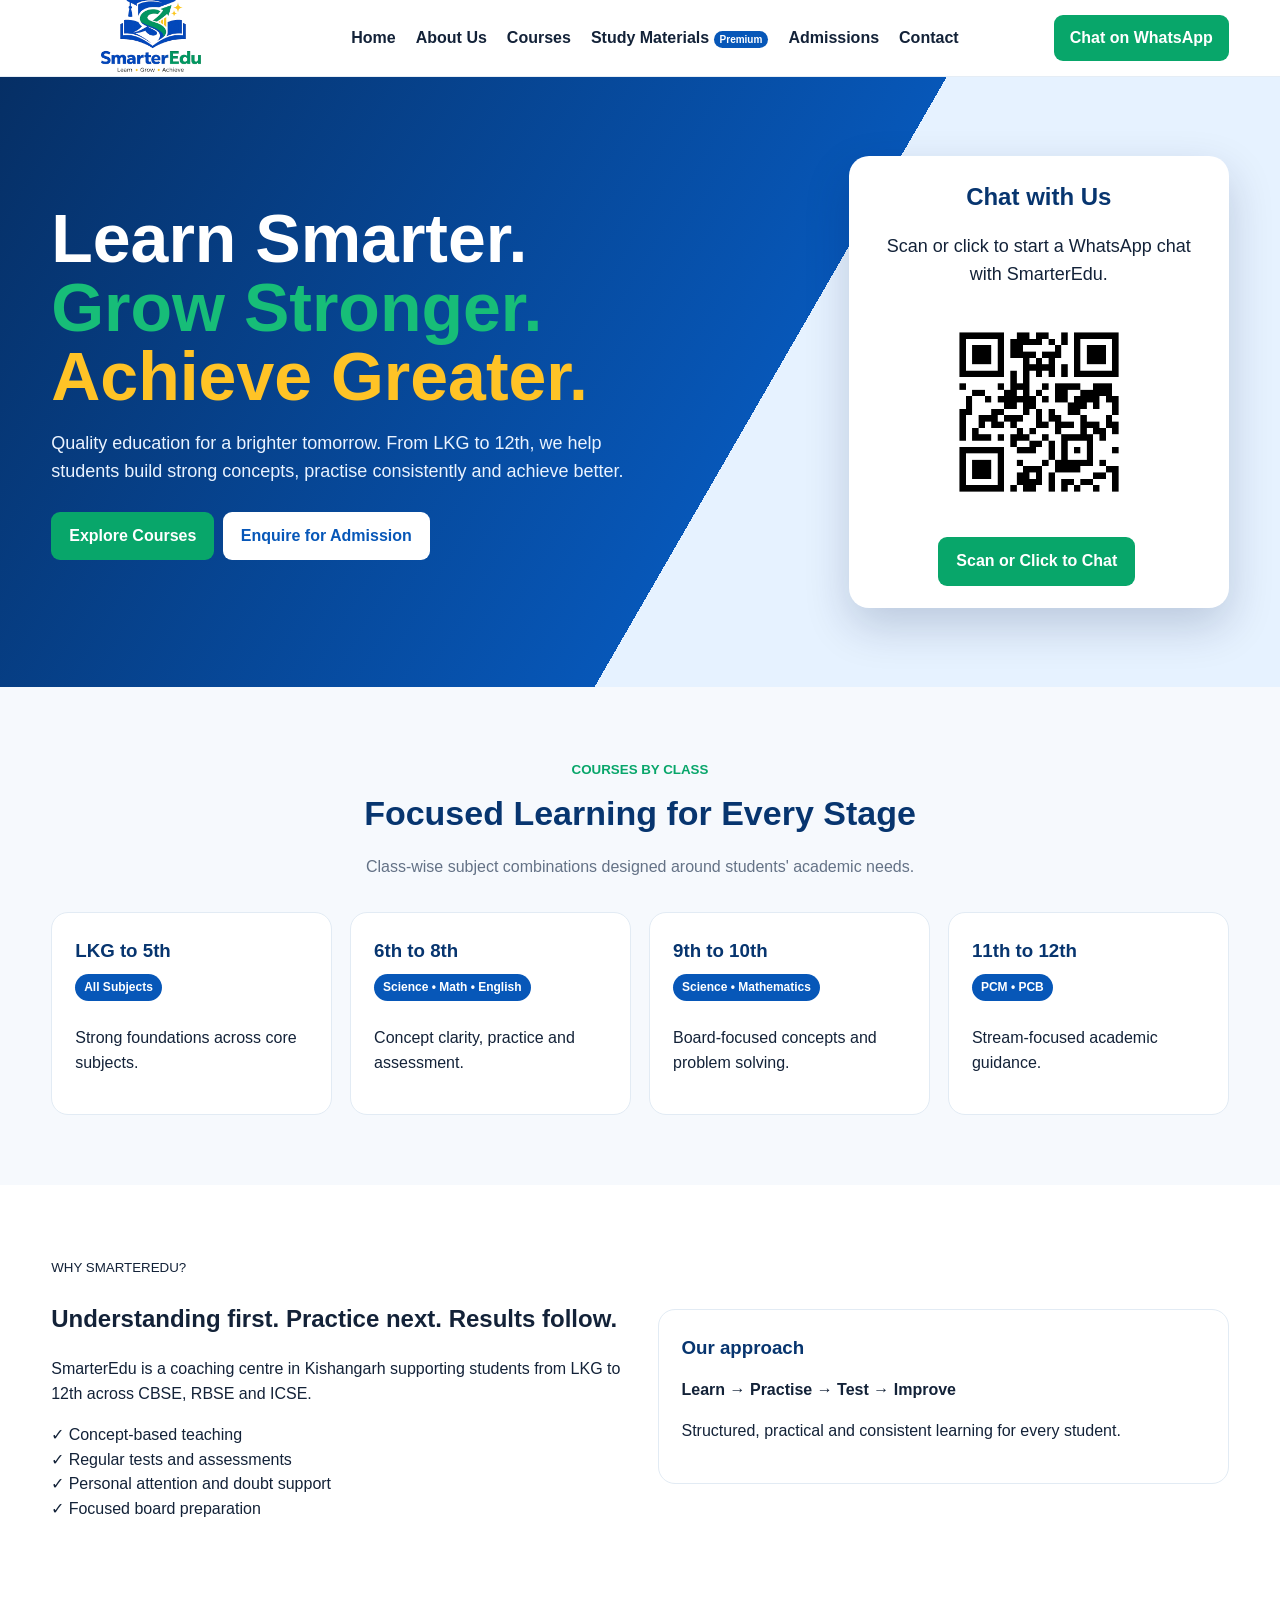
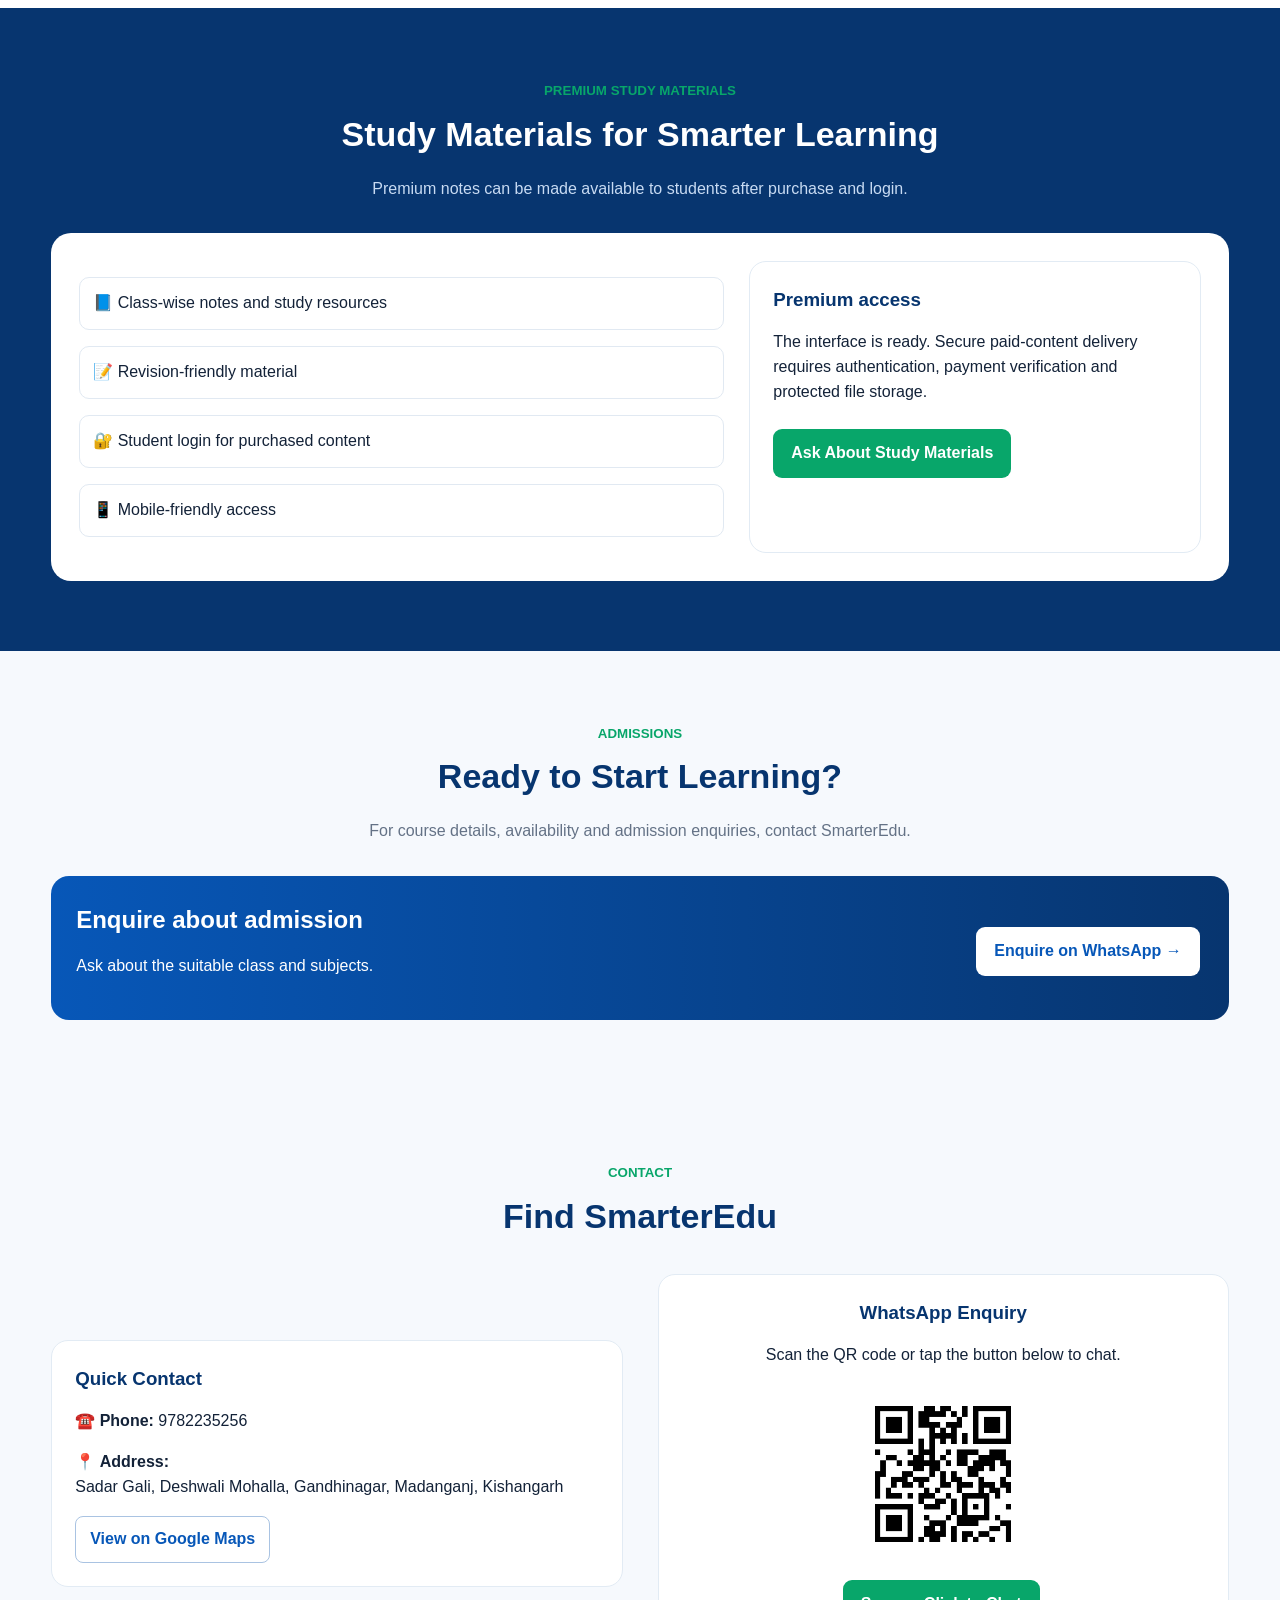
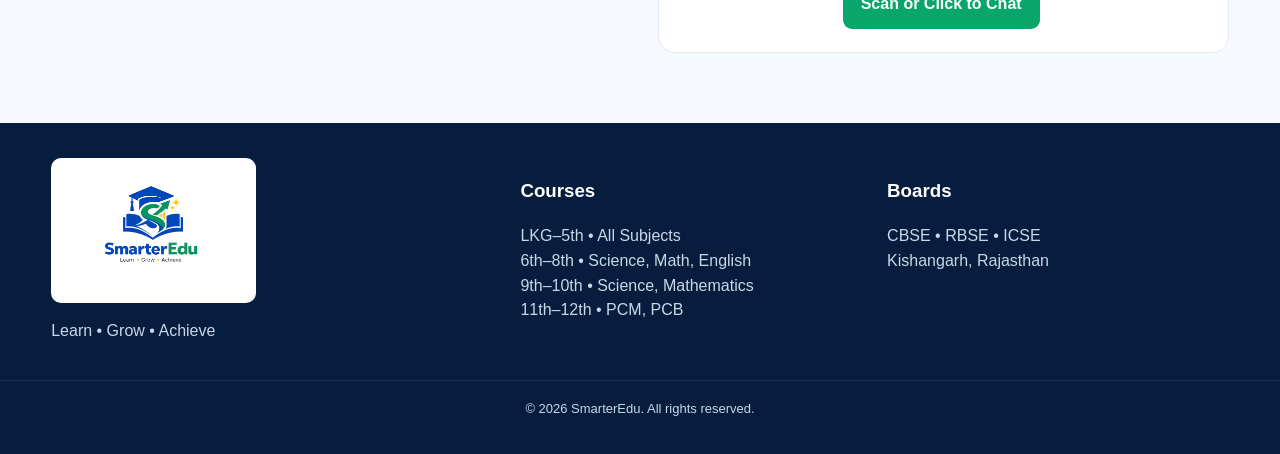
==== commit 48b0ce79: "Add files via upload" ====
--- a/index.html
+++ b/index.html
@@ -1 +1 @@
-<!doctype html><html lang="en"><head><meta charset="utf-8"><meta name="viewport" content="width=device-width,initial-scale=1"><title>SmarterEdu | Learn • Grow • Achieve</title><link rel="stylesheet" href="style.css"><script src="config.js"></script></head><body><header><div class="container nav"><a href="#home"><img class="brand" src="logo.svg" alt="SmarterEdu"></a><nav><a href="#home">Home</a><a href="#about">About Us</a><a href="#courses">Courses</a><a href="#materials">Study Materials <b>Premium</b></a><a href="#admissions">Admissions</a><a href="#contact">Contact</a></nav><a class="wa" data-whatsapp target="_blank">Chat on WhatsApp</a></div></header><main id="home"><section class="hero"><div class="container hero-grid"><div><h1><span>Learn Smarter.</span><br><i>Grow Stronger.</i><br><strong>Achieve Greater.</strong></h1><p>Quality education for a brighter tomorrow. From LKG to 12th, we help students build strong concepts, practise consistently and achieve better.</p><a class="btn green" href="#courses">Explore Courses</a> <a class="btn white" href="#admissions">Enquire for Admission</a></div><div class="chat"><h2>Chat with Us</h2><p>Scan or click to start a WhatsApp chat with SmarterEdu.</p><a data-whatsapp target="_blank"><img src="whatsapp-qr.png" alt="WhatsApp QR"></a><a class="btn green" data-whatsapp target="_blank">Scan or Click to Chat</a></div></div></section><section id="courses"><div class="container"><div class="heading"><small>COURSES BY CLASS</small><h2>Focused Learning for Every Stage</h2><p>Class-wise subject combinations designed around students' academic needs.</p></div><div class="cards"><article><h3>LKG to 5th</h3><label>All Subjects</label><p>Strong foundations across core subjects.</p></article><article><h3>6th to 8th</h3><label>Science • Math • English</label><p>Concept clarity, practice and assessment.</p></article><article><h3>9th to 10th</h3><label>Science • Mathematics</label><p>Board-focused concepts and problem solving.</p></article><article><h3>11th to 12th</h3><label>PCM • PCB</label><p>Stream-focused academic guidance.</p></article></div></div></section><section id="about" class="lightbg"><div class="container two"><div><small>WHY SMARTEREDU?</small><h2>Understanding first. Practice next. Results follow.</h2><p>SmarterEdu is a coaching centre in Kishangarh supporting students from LKG to 12th across CBSE, RBSE and ICSE.</p><p>✓ Concept-based teaching<br>✓ Regular tests and assessments<br>✓ Personal attention and doubt support<br>✓ Focused board preparation</p></div><div class="box"><h3>Our approach</h3><p><b>Learn → Practise → Test → Improve</b></p><p>Structured, practical and consistent learning for every student.</p></div></div></section><section id="materials" class="premium"><div class="container"><div class="heading"><small>PREMIUM STUDY MATERIALS</small><h2>Study Materials for Smarter Learning</h2><p>Premium notes can be made available to students after purchase and login.</p></div><div class="premiumbox"><div><p class="item">📘 Class-wise notes and study resources</p><p class="item">📝 Revision-friendly material</p><p class="item">🔐 Student login for purchased content</p><p class="item">📱 Mobile-friendly access</p></div><div class="box"><h3>Premium access</h3><p>The interface is ready. Secure paid-content delivery requires authentication, payment verification and protected file storage.</p><a class="btn green" href="#contact">Ask About Study Materials</a></div></div></div></section><section id="admissions"><div class="container"><div class="heading"><small>ADMISSIONS</small><h2>Ready to Start Learning?</h2><p>For course details, availability and admission enquiries, contact SmarterEdu.</p></div><div class="admission"><div><h2>Enquire about admission</h2><p>Ask about the suitable class and subjects.</p></div><a class="btn white" data-whatsapp target="_blank">Enquire on WhatsApp →</a></div></div></section><section id="contact"><div class="container"><div class="heading"><small>CONTACT</small><h2>Find SmarterEdu</h2></div><div class="two"><div class="box"><h3>Quick Contact</h3><p>☎️ <b>Phone:</b> <span data-phone></span></p><p>📍 <b>Address:</b><br><span data-address></span></p><a class="map" data-maps target="_blank">View on Google Maps</a></div><div class="box center"><h3>WhatsApp Enquiry</h3><p>Scan the QR code or tap the button below to chat.</p><img src="whatsapp-qr.png" alt="WhatsApp QR"><br><a class="btn green" data-whatsapp target="_blank">Scan or Click to Chat</a></div></div></div></section></main><footer><div class="container foot"><div><img src="logo.svg" class="footerlogo" alt="SmarterEdu"><p>Learn • Grow • Achieve</p></div><div><h3>Courses</h3><p>LKG–5th • All Subjects<br>6th–8th • Science, Math, English<br>9th–10th • Science, Mathematics<br>11th–12th • PCM, PCB</p></div><div><h3>Boards</h3><p>CBSE • RBSE • ICSE<br>Kishangarh, Rajasthan</p></div></div><div class="copy">© 2026 SmarterEdu. All rights reserved.</div></footer><script src="script.js"></script></body></html>+<!doctype html><html lang="en"><head><meta charset="utf-8"><meta name="viewport" content="width=device-width,initial-scale=1"><title>SmarterEdu | Learn • Grow • Achieve</title><link rel="stylesheet" href="style.css"><script src="config.js"></script></head><body><header><div class="container nav"><a href="#home"><img class="brand" src="logo.png" alt="SmarterEdu"></a><nav><a href="#home">Home</a><a href="#about">About Us</a><a href="#courses">Courses</a><a href="#materials">Study Materials <b>Premium</b></a><a href="#admissions">Admissions</a><a href="#contact">Contact</a></nav><a class="wa" data-whatsapp target="_blank">Chat on WhatsApp</a></div></header><main id="home"><section class="hero"><div class="container hero-grid"><div><h1><span>Learn Smarter.</span><br><i>Grow Stronger.</i><br><strong>Achieve Greater.</strong></h1><p>Quality education for a brighter tomorrow. From LKG to 12th, we help students build strong concepts, practise consistently and achieve better.</p><a class="btn green" href="#courses">Explore Courses</a> <a class="btn white" href="#admissions">Enquire for Admission</a></div><div class="chat"><h2>Chat with Us</h2><p>Scan or click to start a WhatsApp chat with SmarterEdu.</p><a data-whatsapp target="_blank"><img src="whatsapp-qr.png" alt="WhatsApp QR"></a><a class="btn green" data-whatsapp target="_blank">Scan or Click to Chat</a></div></div></section><section id="courses"><div class="container"><div class="heading"><small>COURSES BY CLASS</small><h2>Focused Learning for Every Stage</h2><p>Class-wise subject combinations designed around students' academic needs.</p></div><div class="cards"><article><h3>LKG to 5th</h3><label>All Subjects</label><p>Strong foundations across core subjects.</p></article><article><h3>6th to 8th</h3><label>Science • Math • English</label><p>Concept clarity, practice and assessment.</p></article><article><h3>9th to 10th</h3><label>Science • Mathematics</label><p>Board-focused concepts and problem solving.</p></article><article><h3>11th to 12th</h3><label>PCM • PCB</label><p>Stream-focused academic guidance.</p></article></div></div></section><section id="about" class="lightbg"><div class="container two"><div><small>WHY SMARTEREDU?</small><h2>Understanding first. Practice next. Results follow.</h2><p>SmarterEdu is a coaching centre in Kishangarh supporting students from LKG to 12th across CBSE, RBSE and ICSE.</p><p>✓ Concept-based teaching<br>✓ Regular tests and assessments<br>✓ Personal attention and doubt support<br>✓ Focused board preparation</p></div><div class="box"><h3>Our approach</h3><p><b>Learn → Practise → Test → Improve</b></p><p>Structured, practical and consistent learning for every student.</p></div></div></section><section id="materials" class="premium"><div class="container"><div class="heading"><small>PREMIUM STUDY MATERIALS</small><h2>Study Materials for Smarter Learning</h2><p>Premium notes can be made available to students after purchase and login.</p></div><div class="premiumbox"><div><p class="item">📘 Class-wise notes and study resources</p><p class="item">📝 Revision-friendly material</p><p class="item">🔐 Student login for purchased content</p><p class="item">📱 Mobile-friendly access</p></div><div class="box"><h3>Premium access</h3><p>The interface is ready. Secure paid-content delivery requires authentication, payment verification and protected file storage.</p><a class="btn green" href="#contact">Ask About Study Materials</a></div></div></div></section><section id="admissions"><div class="container"><div class="heading"><small>ADMISSIONS</small><h2>Ready to Start Learning?</h2><p>For course details, availability and admission enquiries, contact SmarterEdu.</p></div><div class="admission"><div><h2>Enquire about admission</h2><p>Ask about the suitable class and subjects.</p></div><a class="btn white" data-whatsapp target="_blank">Enquire on WhatsApp →</a></div></div></section><section id="contact"><div class="container"><div class="heading"><small>CONTACT</small><h2>Find SmarterEdu</h2></div><div class="two"><div class="box"><h3>Quick Contact</h3><p>☎️ <b>Phone:</b> <span data-phone></span></p><p>📍 <b>Address:</b><br><span data-address></span></p><a class="map" data-maps target="_blank">View on Google Maps</a></div><div class="box center"><h3>WhatsApp Enquiry</h3><p>Scan the QR code or tap the button below to chat.</p><img src="whatsapp-qr.png" alt="WhatsApp QR"><br><a class="btn green" data-whatsapp target="_blank">Scan or Click to Chat</a></div></div></div></section></main><footer><div class="container foot"><div><img src="logo.png" class="footerlogo" alt="SmarterEdu"><p>Learn • Grow • Achieve</p></div><div><h3>Courses</h3><p>LKG–5th • All Subjects<br>6th–8th • Science, Math, English<br>9th–10th • Science, Mathematics<br>11th–12th • PCM, PCB</p></div><div><h3>Boards</h3><p>CBSE • RBSE • ICSE<br>Kishangarh, Rajasthan</p></div></div><div class="copy">© 2026 SmarterEdu. All rights reserved.</div></footer><script src="script.js"></script></body></html>
--- a/style.css
+++ b/style.css
@@ -1 +1 @@
-*{box-sizing:border-box}html{scroll-behavior:smooth}body{margin:0;font-family:Arial,sans-serif;color:#132238;background:#f6f9fd;line-height:1.55}a{text-decoration:none;color:inherit}.container{width:min(1180px,92%);margin:auto}header{position:sticky;top:0;z-index:10;background:#fff;border-bottom:1px solid #e5edf5}.nav{height:76px;display:flex;align-items:center;justify-content:space-between;gap:20px}.brand{width:205px}.nav nav{display:flex;gap:20px;font-weight:700}.nav nav b{font-size:10px;background:#0757b8;color:#fff;padding:3px 6px;border-radius:10px}.wa,.green{background:#08a66a;color:#fff}.wa{padding:11px 16px;border-radius:9px;font-weight:700}.hero{background:linear-gradient(120deg,#062f65 0%,#0757b8 58%,#e6f2ff 58%);color:#fff}.hero-grid{min-height:470px;display:grid;grid-template-columns:1fr 380px;gap:30px;align-items:center}.hero h1{font-size:clamp(42px,6vw,68px);line-height:1.02;margin:0}.hero h1 span{color:#fff}.hero h1 i{color:#17bd78;font-style:normal}.hero h1 strong{color:#ffc326}.hero p{font-size:18px;max-width:600px;color:#eaf3ff}.btn{display:inline-block;padding:12px 18px;border-radius:9px;font-weight:750;margin:8px 4px 0 0}.white{background:#fff;color:#0757b8}.chat{background:#fff;color:#132238;border-radius:20px;padding:22px;text-align:center;box-shadow:0 18px 45px #001c4d30}.chat h2{color:#07356f;margin:0}.chat p{color:#132238!important}.chat img{width:210px;max-width:80%;display:block;margin:12px auto}.chat .green{color:#fff}.heading{text-align:center;max-width:760px;margin:0 auto 32px}.heading small{color:#08a66a;font-weight:800}.heading h2{font-size:34px;color:#07356f;margin:5px 0}.heading p{color:#647286}.cards{display:grid;grid-template-columns:repeat(4,1fr);gap:18px}.cards article,.box{padding:23px;border-radius:17px;border:1px solid #e2ebf4;background:#fff}.cards h3,.box h3{color:#07356f;margin:0}.cards label{display:inline-block;background:#0757b8;color:#fff;border-radius:99px;padding:4px 9px;font-size:12px;font-weight:700;margin:9px 0}.lightbg{background:#fff}.two{display:grid;grid-template-columns:1fr 1fr;gap:35px;align-items:center}.premium{background:#07356f;color:#fff}.premium .heading h2{color:#fff}.premium .heading p{color:#c8dbf3}.premiumbox{background:#fff;color:#132238;border-radius:20px;padding:28px;display:grid;grid-template-columns:1fr .7fr;gap:25px}.item{padding:13px;border:1px solid #e1e9f2;border-radius:10px}.admission{background:linear-gradient(90deg,#0757b8,#07356f);color:#fff;border-radius:18px;padding:25px;display:flex;justify-content:space-between;align-items:center;gap:20px}.admission h2{margin:0}.map{display:inline-block;border:1px solid #a9c3e2;color:#0757b8;padding:10px 14px;border-radius:8px;font-weight:700}.center{text-align:center}.center img{width:180px;max-width:70%}section{padding:70px 0}footer{background:#061d3d;color:#c9d8e9;padding:35px 0}.foot{display:grid;grid-template-columns:1.3fr 1fr 1fr;gap:25px}.foot h3{color:#fff}.footerlogo{width:205px;background:#fff;border-radius:8px;padding:5px;display:block}.copy{text-align:center;border-top:1px solid #ffffff18;margin-top:20px;padding-top:18px;font-size:13px}@media(max-width:950px){.nav nav,.wa{display:none}.hero-grid,.two,.premiumbox{grid-template-columns:1fr}.cards{grid-template-columns:repeat(2,1fr)}.foot{grid-template-columns:1fr 1fr}}@media(max-width:600px){.nav{height:68px}.brand{width:175px}.hero-grid{padding:50px 0}.hero h1{font-size:43px}.cards{grid-template-columns:1fr}.foot{grid-template-columns:1fr}section{padding:52px 0}}+*{box-sizing:border-box}html{scroll-behavior:smooth}body{margin:0;font-family:Arial,sans-serif;color:#132238;background:#f6f9fd;line-height:1.55}a{text-decoration:none;color:inherit}.container{width:min(1180px,92%);margin:auto}header{position:sticky;top:0;z-index:10;background:#fff;border-bottom:1px solid #e5edf5}.nav{height:76px;display:flex;align-items:center;justify-content:space-between;gap:20px}.brand{width:205px;height:auto;display:block}.nav nav{display:flex;gap:20px;font-weight:700}.nav nav b{font-size:10px;background:#0757b8;color:#fff;padding:3px 6px;border-radius:10px}.wa,.green{background:#08a66a;color:#fff}.wa{padding:11px 16px;border-radius:9px;font-weight:700}.hero{background:linear-gradient(120deg,#062f65 0%,#0757b8 58%,#e6f2ff 58%);color:#fff}.hero-grid{min-height:470px;display:grid;grid-template-columns:1fr 380px;gap:30px;align-items:center}.hero h1{font-size:clamp(42px,6vw,68px);line-height:1.02;margin:0}.hero h1 span{color:#fff}.hero h1 i{color:#17bd78;font-style:normal}.hero h1 strong{color:#ffc326}.hero p{font-size:18px;max-width:600px;color:#eaf3ff}.btn{display:inline-block;padding:12px 18px;border-radius:9px;font-weight:750;margin:8px 4px 0 0}.white{background:#fff;color:#0757b8}.chat{background:#fff;color:#132238;border-radius:20px;padding:22px;text-align:center;box-shadow:0 18px 45px #001c4d30}.chat h2{color:#07356f;margin:0}.chat p{color:#132238!important}.chat img{width:210px;max-width:80%;display:block;margin:12px auto}.chat .green{color:#fff}.heading{text-align:center;max-width:760px;margin:0 auto 32px}.heading small{color:#08a66a;font-weight:800}.heading h2{font-size:34px;color:#07356f;margin:5px 0}.heading p{color:#647286}.cards{display:grid;grid-template-columns:repeat(4,1fr);gap:18px}.cards article,.box{padding:23px;border-radius:17px;border:1px solid #e2ebf4;background:#fff}.cards h3,.box h3{color:#07356f;margin:0}.cards label{display:inline-block;background:#0757b8;color:#fff;border-radius:99px;padding:4px 9px;font-size:12px;font-weight:700;margin:9px 0}.lightbg{background:#fff}.two{display:grid;grid-template-columns:1fr 1fr;gap:35px;align-items:center}.premium{background:#07356f;color:#fff}.premium .heading h2{color:#fff}.premium .heading p{color:#c8dbf3}.premiumbox{background:#fff;color:#132238;border-radius:20px;padding:28px;display:grid;grid-template-columns:1fr .7fr;gap:25px}.item{padding:13px;border:1px solid #e1e9f2;border-radius:10px}.admission{background:linear-gradient(90deg,#0757b8,#07356f);color:#fff;border-radius:18px;padding:25px;display:flex;justify-content:space-between;align-items:center;gap:20px}.admission h2{margin:0}.map{display:inline-block;border:1px solid #a9c3e2;color:#0757b8;padding:10px 14px;border-radius:8px;font-weight:700}.center{text-align:center}.center img{width:180px;max-width:70%}section{padding:70px 0}footer{background:#061d3d;color:#c9d8e9;padding:35px 0}.foot{display:grid;grid-template-columns:1.3fr 1fr 1fr;gap:25px}.foot h3{color:#fff}.footerlogo{width:205px;height:auto;background:#fff;border-radius:10px;padding:8px;display:block}.copy{text-align:center;border-top:1px solid #ffffff18;margin-top:20px;padding-top:18px;font-size:13px}@media(max-width:950px){.nav nav,.wa{display:none}.hero-grid,.two,.premiumbox{grid-template-columns:1fr}.cards{grid-template-columns:repeat(2,1fr)}.foot{grid-template-columns:1fr 1fr}}@media(max-width:600px){.nav{height:68px}.brand{width:175px}.hero-grid{padding:50px 0}.hero h1{font-size:43px}.cards{grid-template-columns:1fr}.foot{grid-template-columns:1fr}section{padding:52px 0}}
